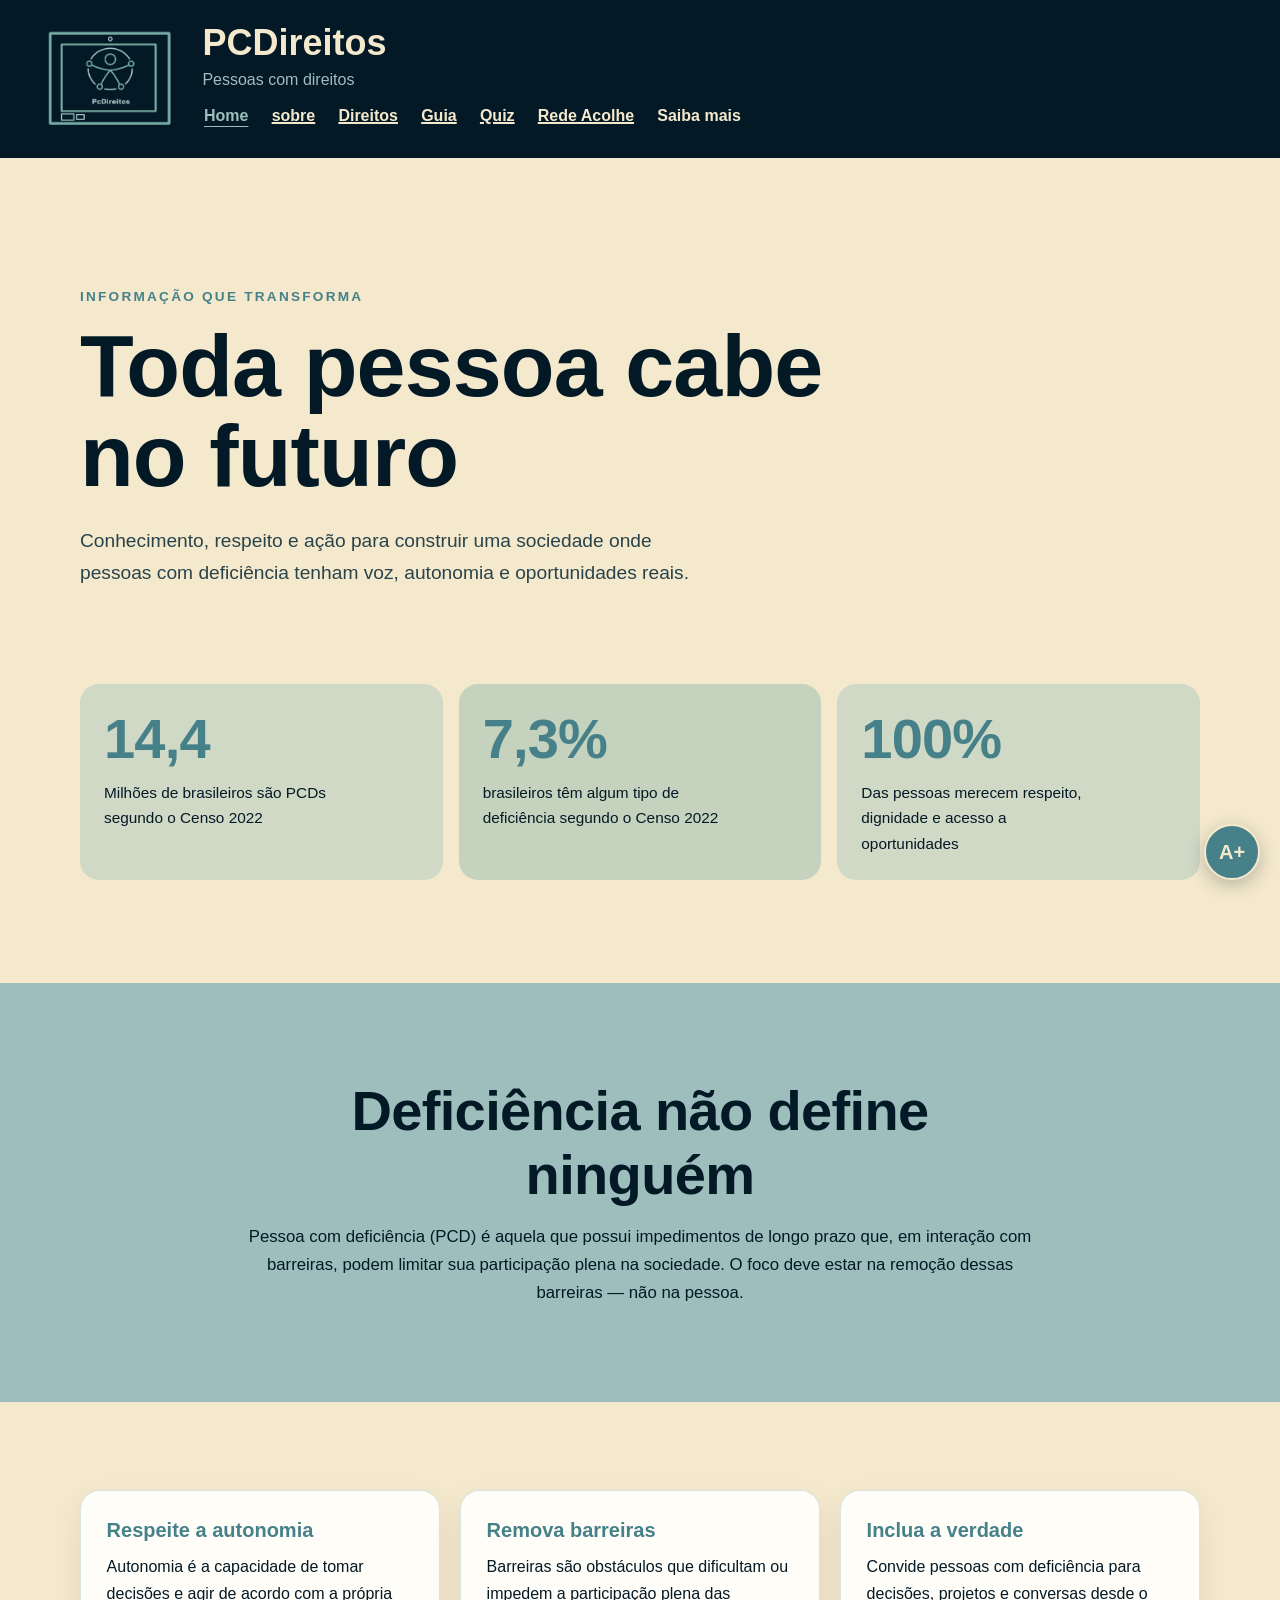
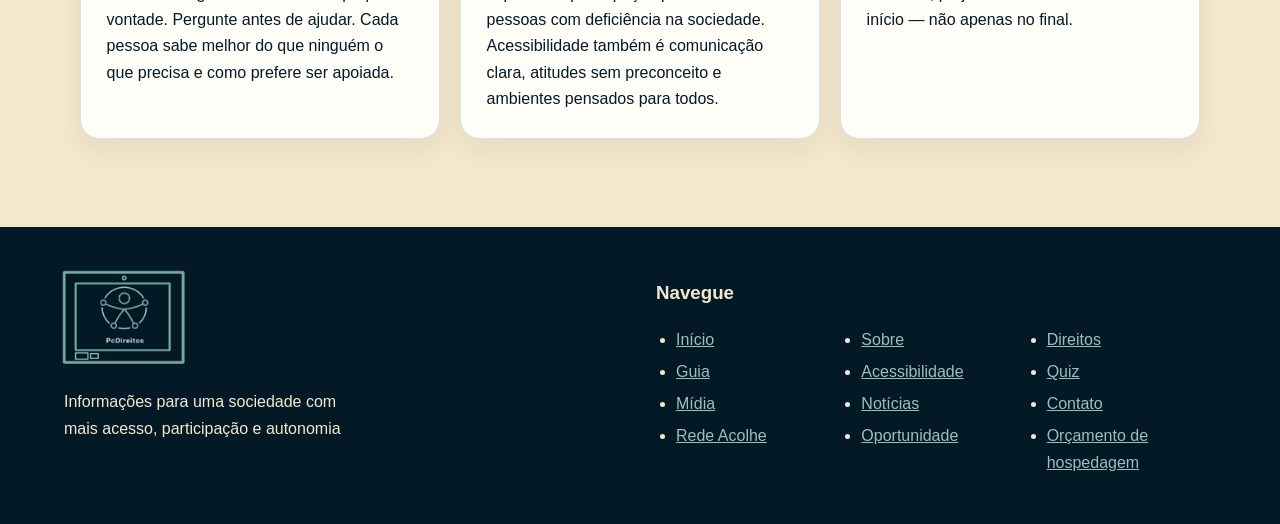
==== html/index.html @ 61f4b3b0 "Atualiza README" ====
<!DOCTYPE html>
<html lang="pt-br">
<head>
    <meta charset="UTF-8">
    <meta name="viewport" content="width=device-width, initial-scale=1.0">
    <link rel="stylesheet" href="../css/home.css">
    <title>Home - PCDireitos</title>
</head>

<body>

    <!--Cabeçalho-->
    <header>
        <img src="../imgs/logo_PCDireitos.jpg" alt="Logo do PCDireitos">
        <h1>PCDireitos</h1>
        <p class="marca-descricao">Pessoas com direitos</p>

        <!--Navegação do cabeçalho-->
        <nav class="navegacao-principal" aria-label="Navegação principal">
            <ul>
                <li><a href="index.html">Home</a></li>
                <li><a href="sobre.html">sobre</a></li>
                <li><a href="projetos.html">Direitos</a></li>
                <li><a href="impacto.html">Guia</a></li>
                <li><a href="quiz.html">Quiz</a></li>
                <li><a href="RedeAcolhe.html">Rede Acolhe</a></li>
                <li>
                    <details>
                        <summary>Saiba mais</summary>
                        <ul>
                            <li><a href="acessibilidade.html">Acessibilidade</a></li>
                            <li><a href="midia.html">Mídia</a></li>
                            <li><a href="noticia.html">Notícias</a></li>
                            <li><a href="contato.html">Contato</a></li>
                            <li><a href="oportunidade.html">Oportunidade</a></li>
                            <li><a href="orcamento_hospedagem.html">Orçamento e Hospedagem</a></li>
                        </ul>
                    </details>
                </li>
            </ul>
        </nav> 
    </header>

    <!--corpo do site-->
    <main>
        <section class="destaque">
            <p class="destaque-chamada">Informação que transforma</p>
            <h1>Toda pessoa cabe no futuro</h1>

            <p>Conhecimento, respeito e ação para construir uma sociedade onde 
                pessoas com deficiência tenham voz, autonomia e oportunidades reais.</p>
        </section>

        <!--estatisticas-->
        <section class="estatisticas" aria-label="Dados sobre pessoas com deficiência">
            <article class="estatistica">
                <strong>14,4</strong>
                <p>Milhões de brasileiros são PCDs segundo o Censo 2022</p>
            </article>
            <article class="estatistica">
                <strong>7,3%</strong>
                <p>brasileiros têm algum tipo de deficiência segundo o Censo 2022</p>
            </article>
            <article class="estatistica">
                <strong>100%</strong>
                <p>Das pessoas merecem respeito, dignidade e acesso a oportunidades</p>
            </article>
        </section>

        <section class="conceito">
            <h2>Deficiência não define ninguém</h2>

            <p>Pessoa com deficiência (PCD) é aquela que possui impedimentos de longo prazo que, em interação com barreiras, podem limitar 
                sua participação plena na sociedade. O foco deve estar na remoção dessas barreiras — não na pessoa.</p>
        </section>

        <section class="principios" aria-label="Princípios de inclusão">
            <article class="principio">
                <h3>Respeite a autonomia</h3>
                <p>Autonomia é a capacidade de tomar decisões e agir de acordo com a própria vontade. 
                Pergunte antes de ajudar. Cada pessoa sabe melhor do que ninguém o que precisa e como 
                prefere ser apoiada.</p>
            </article>

            <article class="principio">
                <h3>Remova barreiras</h3>
                <p>Barreiras são obstáculos que dificultam ou impedem a participação plena das pessoas 
                    com deficiência na sociedade. Acessibilidade também é comunicação clara, 
                    atitudes sem preconceito e ambientes pensados para todos.</p>
            </article>

            <article class="principio">
                <h3>Inclua a verdade</h3>
                <p>Convide pessoas com deficiência para decisões, projetos e conversas desde o início — 
                    não apenas no final.</p>
            </article>
        </section>
    </main>

    <!--Painel acessibilidade-->
    <div id="acesso">
        <button id="abrir" type="button" aria-expanded="false" aria-controls="painel"
          aria-label="Abrir painel de acessibilidade"> A+
        </button>

        <section id="painel" role="dialog" aria-labelledby="titulo" hidden>
            <h2 id="titulo">Acessibilidade</h2>

            <!--Botões de acessibilidade-->
            <div role="group" aria-label="Tamanho do texto">
                <span>Tamanho do texto</span>
                <button type="button" data-acao="fonte-menos" aria-label="Diminuir texto">A−</button>
                <button type="button" data-acao="fonte-mais" aria-label="Aumentar texto">A+</button>

                <!--Botões de acessibilidade visual-->
                <button type="button" data-toggle="alto-contraste" aria-pressed="false">Alto contraste</button>
                <button type="button" data-toggle="escala-cinza" aria-pressed="false">Tons de cinza</button>
                <button type="button" data-toggle="fonte-legivel" aria-pressed="false">Fonte legível</button>
                <button type="button" data-toggle="destacar-links" aria-pressed="false">Destacar links</button>
                <button type="button" data-toggle="espacamento" aria-pressed="false">Mais espaçamento</button>
                <button type="button" data-acao="daltonismo" aria-pressed="false">Modo daltônico: desligado</button>
            </div>

            <!--NOVO: Leitura em voz alta-->
            <div class="grupo-leitura" role="group" aria-label="Leitura em voz alta">
                <span>Leitura em voz alta</span>
                <button type="button" data-acao="ler-pagina" aria-label="Ler a página inteira em voz alta (atalho Alt L)">▶ Ler página</button>
                <button type="button" data-acao="ler-selecao" aria-label="Ler somente o texto selecionado">Ler seleção</button>
                <button type="button" data-acao="pausar" aria-pressed="false" aria-label="Pausar leitura">⏸ Pausar</button>
                <button type="button" data-acao="parar" aria-label="Parar leitura">⏹ Parar</button>
                <button type="button" data-toggle="leitura-foco" aria-pressed="false"
                    aria-label="Ler em voz alta o item sob o mouse ou com foco do teclado">Ler ao passar o mouse / foco</button>
                <label for="velocidade">Velocidade:
                    <input type="range" id="velocidade" min="0.5" max="2" step="0.25" value="1">
                </label>
            </div>

            <button type="button" class="a11y-reset" data-acao="reset" aria-live="polite">Restaurar padrão</button>
        </section>

        <!--Filtros para modo daltônico-->
        <svg aria-hidden="true" focusable="false">
            <defs>
                <filter id="filtro-protanopia">
                    <feColorMatrix type="matrix" values="
                        0.567 0.433 0     0 0
                        0.558 0.442 0     0 0
                        0     0.242 0.758 0 0
                        0     0     0     1 0"/>
                </filter>
                <filter id="filtro-deuteranopia">
                    <feColorMatrix type="matrix" values="
                        0.625 0.375 0   0 0
                        0.7   0.3   0   0 0
                        0     0.3   0.7 0 0
                        0     0     0   1 0"/>
                </filter>
                <filter id="filtro-tritanopia">
                    <feColorMatrix type="matrix" values="
                        0.95 0.05  0     0 0
                        0    0.433 0.567 0 0
                        0    0.475 0.525 0 0
                        0    0     0     1 0"/>
                </filter>
            </defs>
        </svg>
    </div>

    <!--rodapé-->
    <footer>
        <section>
            <img src="../imgs/logo_PCDireitos.jpg" alt="Logo do PCDireitos">
            <p>Informações para uma sociedade com mais acesso, participação e autonomia</p>
        </section>

        <!--navegação no rodapé-->
        <section>
            <h3>Navegue</h3>
            <ul>
                <li><a href="index.html">Início</a></li>
                <li><a href="sobre.html">Sobre</a></li>
                <li><a href="projetos.html">Direitos</a></li>
                <li><a href="impacto.html">Guia</a></li>
                <li><a href="acessibilidade.html">Acessibilidade</a></li>
                <li><a href="quiz.html">Quiz</a></li>
                <li><a href="midia.html">Mídia</a></li>
                <li><a href="noticia.html">Notícias</a></li>
                <li><a href="contato.html">Contato</a></li>
                <li><a href="RedeAcolhe.html">Rede Acolhe</a></li>
                <li><a href="oportunidade.html">Oportunidade</a></li>
                <li><a href="orcamento_hospedagem.html">Orçamento de hospedagem</a></li>
            </ul>
        </section>
    </footer>

    <script src="../js/painel.js"></script>
</body>

</html>
---- css/home.css ----
:root {
    /* Cores usadas por toda a página :)*/
    color-scheme: light;
    --cor-azul-marinho: #031926;
    --cor-azul-petroleo: #468189;
    --cor-verde-agua: #77aca4;
    --cor-verde-claro: #9ebebd;
    --cor-creme: #f4e9cd;
    --cor-branco-quente: #fffdf7;
    --largura-maxima-conteudo: 1120px;
}

/* padrão de links e botões */
* {
    box-sizing: border-box;
}

html {
    scroll-behavior: smooth;
}

body {
    margin: 0;
    background: var(--cor-creme);
    color: var(--cor-azul-marinho);
    font-family: "Segoe UI", Arial, sans-serif;
    font-size: 16px;
    line-height: 1.65;
}

img {
    max-width: 100%;
}

a {
    color: inherit;
}

a:focus-visible,
button:focus-visible {
    outline: 3px solid var(--cor-verde-agua);
    outline-offset: 4px;
}

/* cabeçalho */
header {
    padding: 20px clamp(20px, 3vw, 48px); /*deixar mais perto da lateral*/
    color: var(--cor-creme);
    background: var(--cor-azul-marinho);
    display: grid;
    grid-template-columns: auto minmax(0, 1fr);
    column-gap: 24px;
    align-items: center;
}

header > img {
    grid-row: span 3;   /* logo ocupa as 3 linhas */
    width: clamp(96px, 12vw, 140px);
    height: auto;
    border-radius: 12px;
}

header h1 {
    flex-basis: 100%;
    margin: 0;
    font-size: clamp(28px, 4vw, 36px);
    line-height: 1.2;
}

.marca-descricao {
    margin: 0;
    color: var(--cor-verde-claro);
}

.navegacao-principal {
    min-width: 0;
}

.navegacao-principal ul {
    display: flex;
    flex-wrap: wrap;
    gap: 5.6px 20px;
    margin: 0;
    padding: 0;
    list-style: none;
}

.navegacao-principal a,
.navegacao-principal summary {
    display: inline-block;
    padding: 7.2px 1.6px;
    color: var(--cor-creme);
    font-weight: 600;
    text-decoration-thickness: 1.92px;
    cursor: pointer;
}

.navegacao-principal a:hover {
    color: var(--cor-verde-claro);
}

.navegacao-principal a[href="index.html"] {
    color: var(--cor-verde-claro);
    text-decoration: underline;
    text-underline-offset: 4.8px;
}

.navegacao-principal details ul {
    position: absolute;
    z-index: 2;
    display: grid;
    gap: 2.4px;
    min-width: 208px;
    padding: 8px 12px;
    border-radius: 8px;
    background: var(--cor-azul-marinho);
    box-shadow: 0 8px 24px rgb(3 25 38 / 8%);
}

/* abertura do site e das abas (esqueci o nome) */
main {
    overflow: hidden;
}

.destaque,
.estatisticas,
.principios {
    width: min(var(--largura-maxima-conteudo), 90%);
    margin-inline: auto;
}

.destaque {
    position: relative;
    isolation: isolate;
    padding: clamp(72px, 11vw, 128px) 0 clamp(64px, 8vw, 96px);
}

.destaque-chamada {
    margin: 0 0 12.8px;
    color: var(--cor-azul-petroleo);
    font-size: 13.6px;
    font-weight: 700;
    letter-spacing: 2.24px;
    text-transform: uppercase;
}

.destaque h1 {
    max-width: 760px;
    margin: 0;
    font-size: clamp(43.2px, 7vw, 88px);
    letter-spacing: -0.88px;
    line-height: 1.02;
}

.destaque > p:last-child {
    max-width: 620px;
    margin: 24px 0 0;
    color: #29434b;
    font-size: clamp(16.8px, 2vw, 19.2px);
}

/* Indicadores numéricos  */
.estatisticas {
    display: grid;
    grid-template-columns: repeat(3, minmax(0, 1fr));
    gap: 16px;
    margin-bottom: clamp(64px, 8vw, 112px);
}

.estatistica {
    min-height: 170px;
    padding: 24px;
    border-radius: 19.2px;
    background: rgb(158 190 189 / 42%);
}

.estatistica:nth-child(2) {
    background: rgb(119 172 164 / 38%);
}

.estatistica strong {
    display: block;
    color: var(--cor-azul-petroleo);
    font-size: clamp(35.2px, 5vw, 56px);
    letter-spacing: -0.8px;
    line-height: 1.1;
}

.estatistica p {
    max-width: 28ch;
    margin: 10.4px 0 0;
    font-size: 15.36px;
}

/*Cartões e explicação */
.conceito {
    padding: clamp(56px, 8vw, 96px) 5%;
    background: var(--cor-verde-claro);
    text-align: center;
}

.conceito h2,
.conceito p {
    max-width: 800px;
    margin-inline: auto;
}

.conceito h2 {
    margin-top: 0;
    margin-bottom: 16px;
    font-size: clamp(32px, 4.5vw, 56px);
    letter-spacing: -0.64px;
    line-height: 1.15;
}

.conceito p {
    margin-top: 0;
    margin-bottom: 0;
    font-size: 16.8px;
}

.principios {
    display: grid;
    grid-template-columns: repeat(3, minmax(0, 1fr));
    gap: 20px;
    padding-block: clamp(48px, 7vw, 88px);
}

.principio {
    padding: 25.6px;
    border: 1px solid rgb(70 129 137 / 20%);
    border-radius: 19.2px;
    background: var(--cor-branco-quente);
    box-shadow: 0 12px 32px rgb(3 25 38 / 7%);
    transition: box-shadow 180ms ease, transform 180ms ease;
}

.principio:hover {
    transform: translateY(-5px);
    box-shadow: 0 18px 38px rgb(3 25 38 / 12%);
}

.principio h3 {
    margin: 0 0 11.2px;
    color: var(--cor-azul-petroleo);
    font-size: 20px;
    line-height: 1.3;
}

.principio p {
    margin: 0;
}

/* descrição do site e o contato aka rodapé :p */
footer {
    /* auto-fit adapta a quantidade à largura */
    display: grid;
    grid-template-columns: repeat(auto-fit, minmax(min(100%, 288px), 1fr));
    gap: 32px;
    padding: 32px max(20px, calc((100% - 1152px) / 2));
    color: var(--cor-creme);
    background: var(--cor-azul-marinho);
}

footer h3 {
    color: var(--cor-creme);
}

footer a {
    color: var(--cor-verde-claro);
}

footer a:hover {
    color: var(--cor-creme);
}

footer ul {
    display: grid;
    grid-template-columns: repeat(auto-fit, minmax(144px, 1fr));
    gap: 5.6px 16px;
    padding-left: 20px;
}


/*Parte da logo no rodapé*/
footer img {
    display: block;     /* a imagem ocupa a própria linha, ficando acima da frase */
    width: 140px;       /* ajusta o tamanho aqui */
    height: auto;
    margin-bottom: 12px;
    margin-left: -12px;   /* alinha o desenho da logo com a borda do texto */
    border-radius: 12px;
}

footer p {
    max-width: 32ch;
    margin: 0;
}


/* botão de acessibilidade */
#acesso {
    position: fixed;
    z-index: 10;
    right: 20px;
    bottom: 20px;
}

#abrir {
    width: 56px;
    height: 56px;
    border: 2px solid var(--cor-creme);
    border-radius: 50%;
    background: var(--cor-azul-petroleo);
    color: var(--cor-creme);
    cursor: pointer;
    font-size: 20px;
    font-weight: 700;
    box-shadow: 0 5px 18px rgb(3 25 38 / 25%);
}

#painel:not([hidden]) {
    position: absolute;
    right: 0;
    bottom: calc(100% + 12.8px);
    width: min(90vw, 360px);
    max-height: min(70vh, 520px);
    overflow-y: auto;
    padding: 20px;
    border: 1px solid var(--cor-verde-claro);
    border-radius: 16px;
    background: var(--cor-branco-quente);
    box-shadow: 0 12px 36px rgb(3 25 38 / 20%);
}

#painel[hidden] {
    display: none;
}

#painel h2 {
    margin: 0 0 16px;
}

#painel [role="group"] {
    display: flex;
    flex-wrap: wrap;
    gap: 8px;
}

#painel [role="group"] span {
    flex-basis: 100%;
    font-weight: 700;
}

#painel button {
    padding: 7.2px 10.4px;
    border: 1px solid var(--cor-azul-petroleo);
    border-radius: 8px;
    background: var(--cor-creme);
    color: var(--cor-azul-marinho);
    cursor: pointer;
    font: inherit;
}

#painel button:hover {
    background: var(--cor-verde-claro);
}

#painel .a11y-reset {
    margin-top: 16px;
    background: var(--cor-azul-marinho);
    color: var(--cor-creme);
}

/* A partir daqui é  modo de como funciona dentro do painel, deixando ele na lateral e permitindo que tudo funcione */
#acesso svg {
    position: absolute;
    width: 0;
    height: 0;
    overflow: hidden;
    pointer-events: none;
}

/* ===== Efeitos aplicados no <html> pelo JS ===== */
html.alto-contraste body {
    background: #000;
    color: #fff;
}
html.alto-contraste header,
html.alto-contraste footer,
html.alto-contraste .conceito,
html.alto-contraste .principio,
html.alto-contraste .estatistica {
    background: #000;
    color: #fff;
    border: 1px solid #fff;
}
html.alto-contraste a,
html.alto-contraste .estatistica strong,
html.alto-contraste .principio h3,
html.alto-contraste .destaque-chamada {
    color: #ffff00;
}

html.escala-cinza {
    filter: grayscale(100%);
}

html.fonte-legivel body,
html.fonte-legivel button {
    font-family: Verdana, Arial, sans-serif;
    letter-spacing: 0.03em;
}

html.destacar-links a {
    text-decoration: underline;
    text-decoration-thickness: 3px;
    background: #ffff99;
    color: #000;
}

html.espacamento body {
    line-height: 1.9;
    letter-spacing: 0.05em;
    word-spacing: 0.15em;
}

/* ===== Modos para daltonismo ===== */
html.dalt-protanopia   { 
    filter: url(#filtro-protanopia); 
}
html.dalt-deuteranopia { 
    filter: url(#filtro-deuteranopia); 
}
html.dalt-tritanopia   { 
    filter: url(#filtro-tritanopia); 
}

/* tela de celular */
@media (max-width: 760px) {
    header {
        grid-template-columns: 80px minmax(0, 1fr);
        gap: 9.6px 24px;
    }

    header > img {
        grid-row: span 2;
        width: 80px;
    }

    .marca-descricao {
        margin: 0;
    }

    .navegacao-principal {
        grid-column: 1 / -1;
    }

    .navegacao-principal ul {
        justify-content: center;
    }

    .estatisticas,
    .principios {
        grid-template-columns: 1fr;
    }

    .estatistica {
        min-height: auto;
    }

    footer {
        grid-template-columns: 1fr;
        gap: 32px;
    }
}

/* telas de celulares menores */
@media (max-width: 420px) {
    header h1 {
        font-size: 24px;
    }

    .marca-descricao {
        font-size: 14px;
    }

    .navegacao-principal ul {
        gap: 2.4px;
    }

    .navegacao-principal a {
        padding: 8px 8.8px;
        font-size: 13.6px;
    }
}

/* redução de animações */
@media (prefers-reduced-motion: reduce) {
    html {
        scroll-behavior: auto;
    }

    *,
    *::before,
    *::after {
        transition-duration: 0.01ms !important;
    }
}
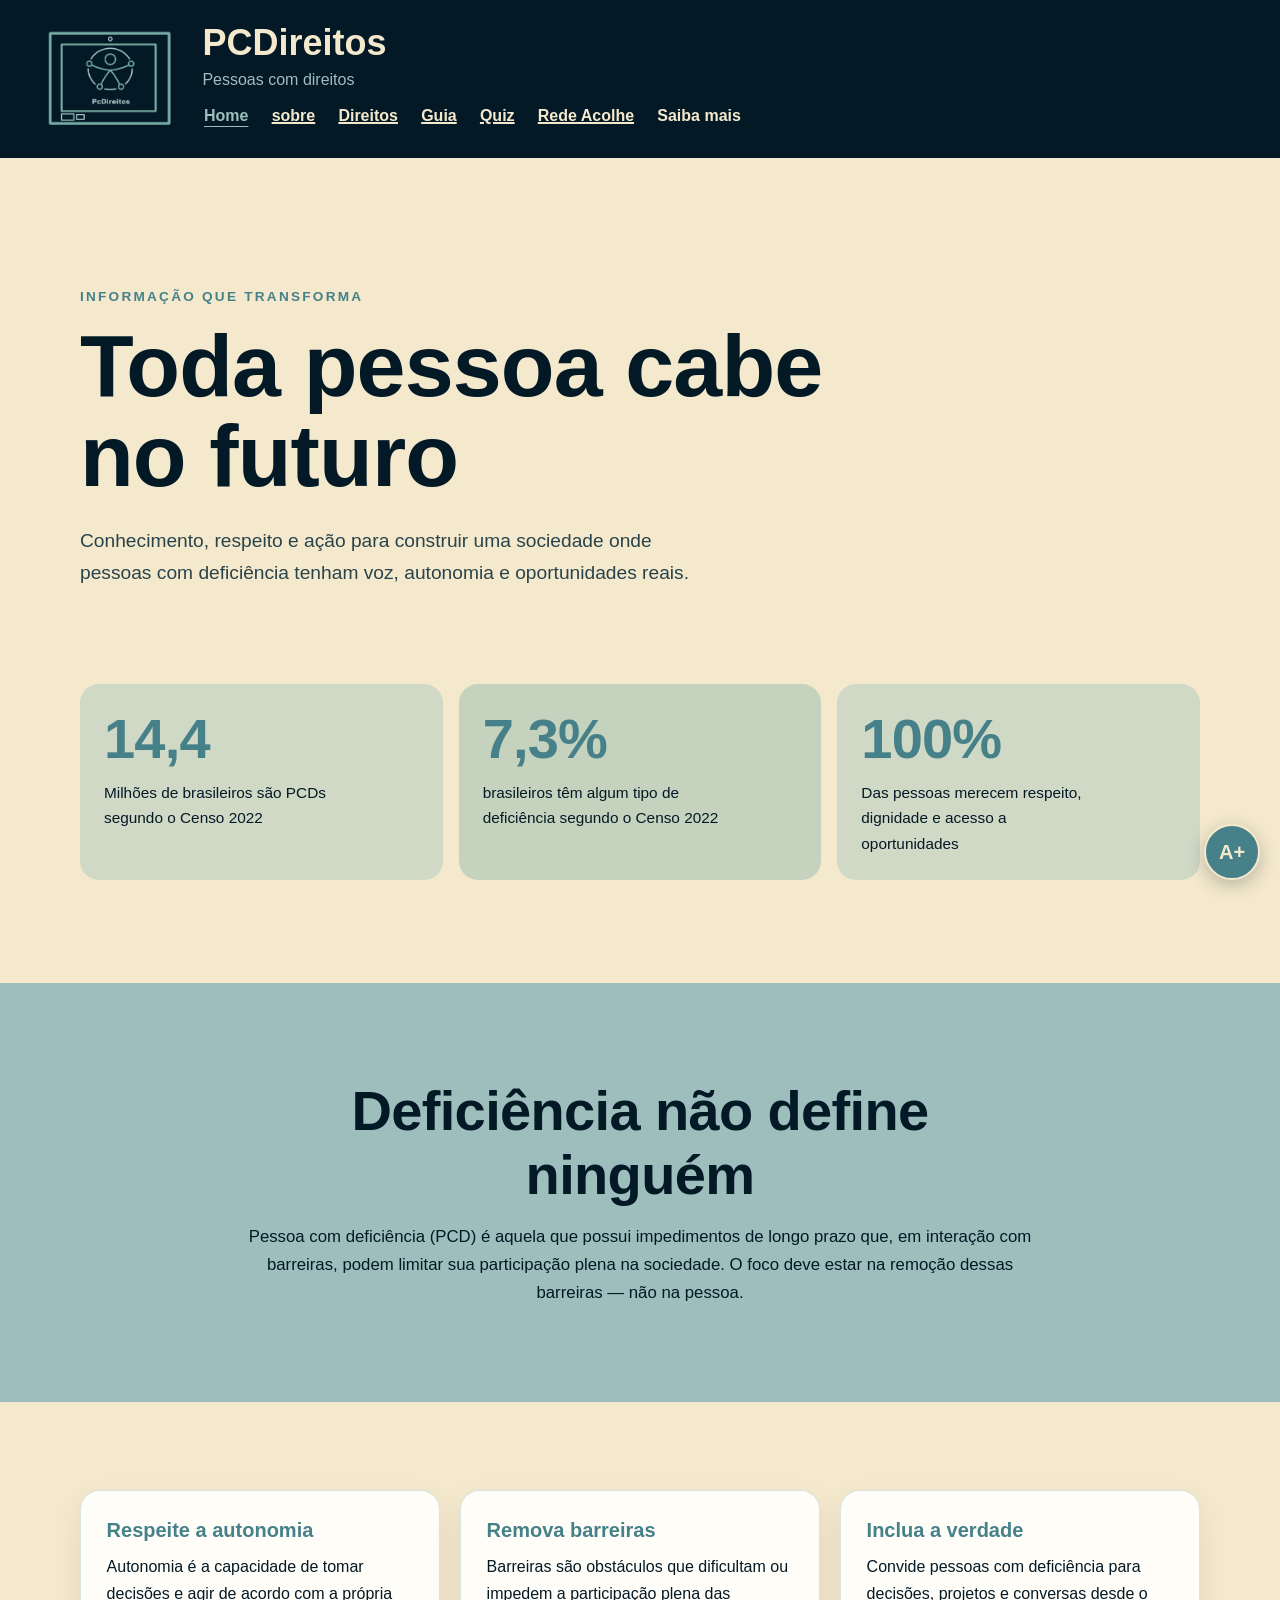
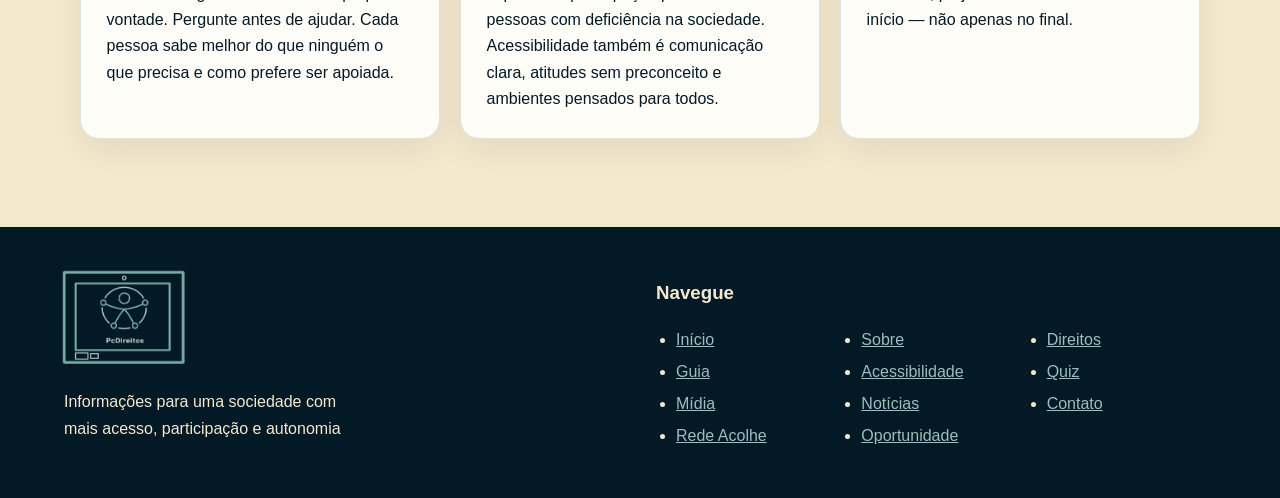
==== commit dafdb0b7: "arrumando navegabilidade" ====
--- a/html/index.html
+++ b/html/index.html
@@ -17,7 +17,7 @@
 
         <!--Navegação do cabeçalho-->
         <nav class="navegacao-principal" aria-label="Navegação principal">
-            <ul>
+            <ul>  
                 <li><a href="index.html">Home</a></li>
                 <li><a href="sobre.html">sobre</a></li>
                 <li><a href="projetos.html">Direitos</a></li>
@@ -33,7 +33,6 @@
                             <li><a href="noticia.html">Notícias</a></li>
                             <li><a href="contato.html">Contato</a></li>
                             <li><a href="oportunidade.html">Oportunidade</a></li>
-                            <li><a href="orcamento_hospedagem.html">Orçamento e Hospedagem</a></li>
                         </ul>
                     </details>
                 </li>
@@ -188,7 +187,6 @@
                 <li><a href="contato.html">Contato</a></li>
                 <li><a href="RedeAcolhe.html">Rede Acolhe</a></li>
                 <li><a href="oportunidade.html">Oportunidade</a></li>
-                <li><a href="orcamento_hospedagem.html">Orçamento de hospedagem</a></li>
             </ul>
         </section>
     </footer>
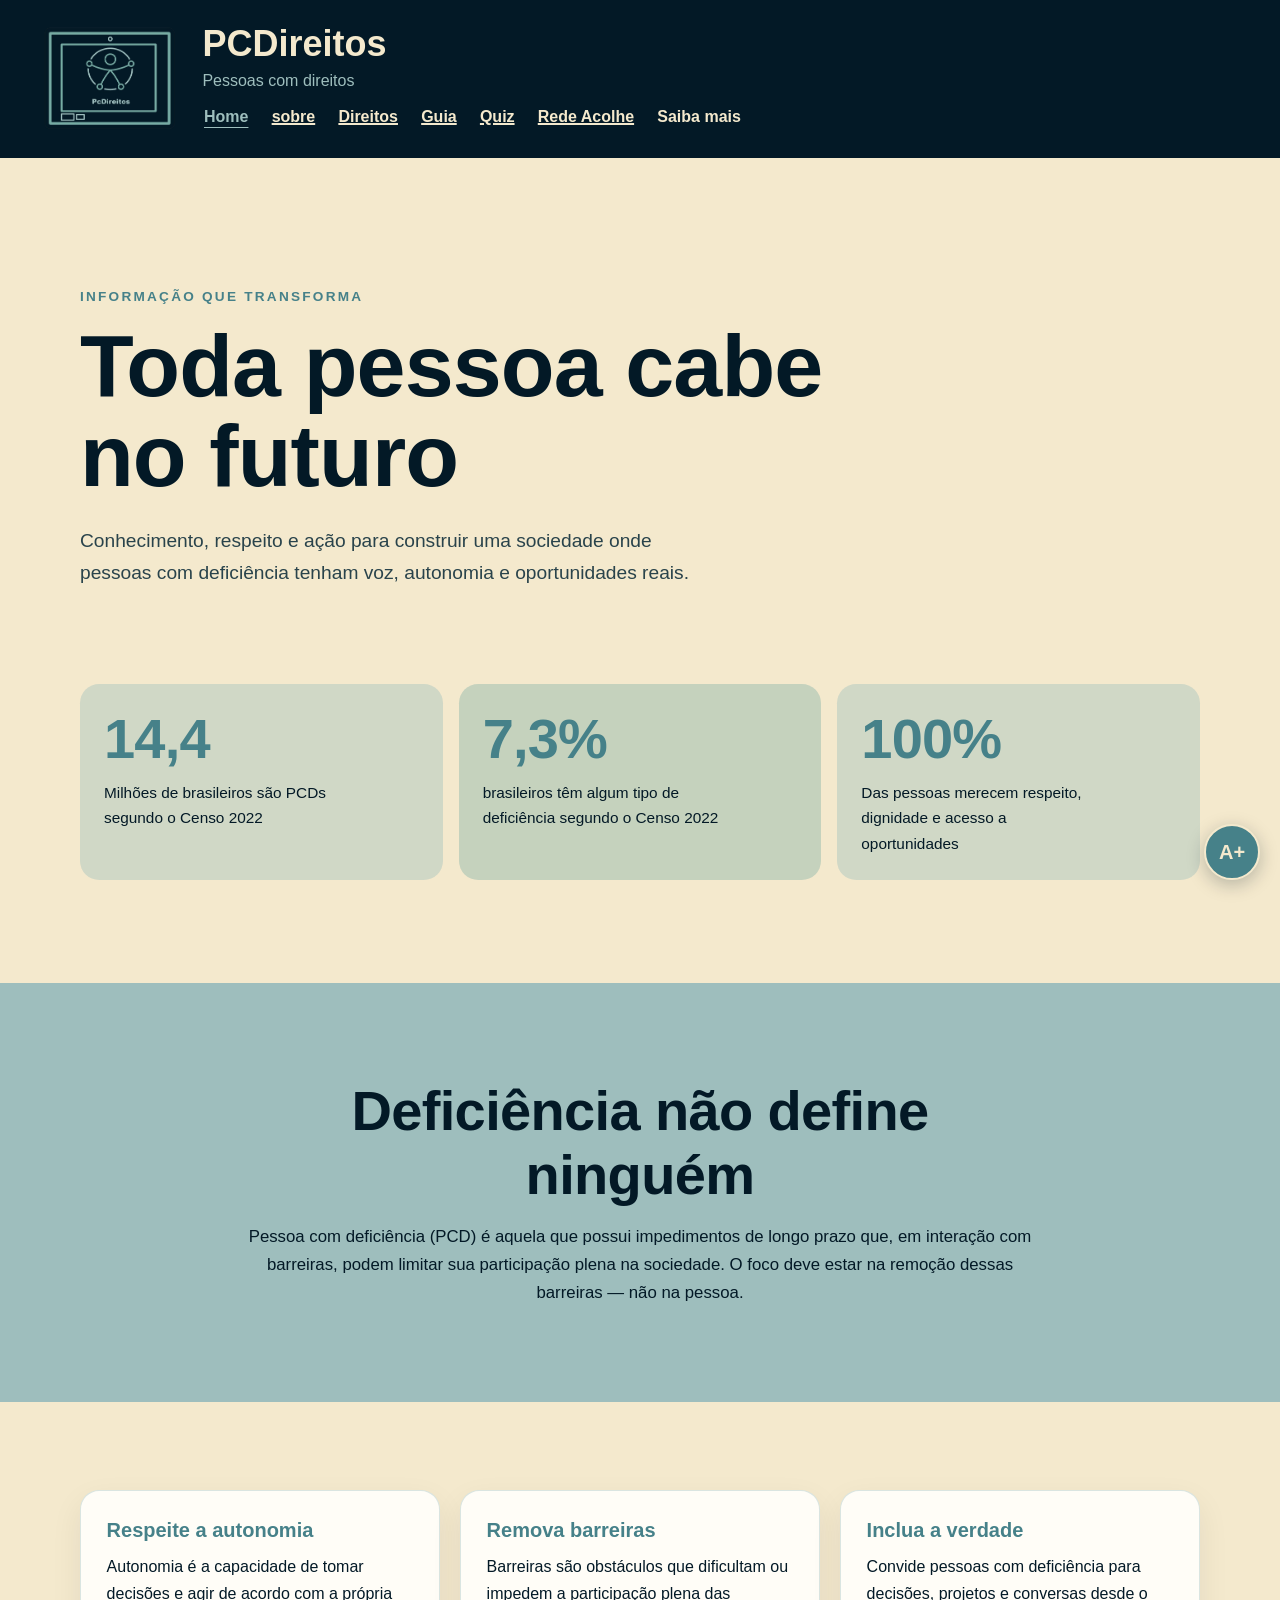
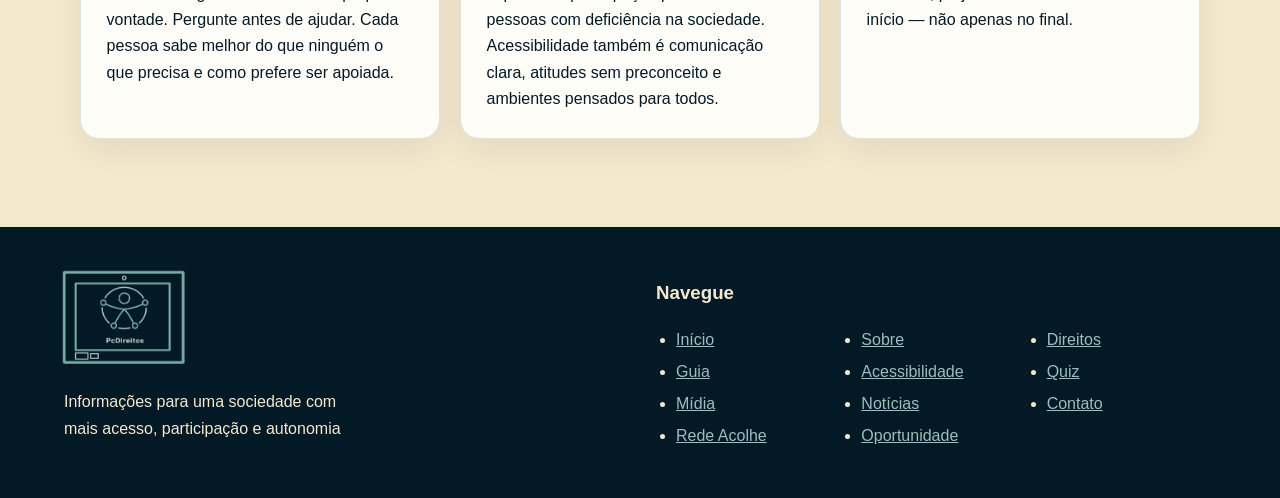
==== commit 835ea768: "Site finalizado" ====
--- a/html/index.html
+++ b/html/index.html
@@ -4,21 +4,25 @@
     <meta charset="UTF-8">
     <meta name="viewport" content="width=device-width, initial-scale=1.0">
     <link rel="stylesheet" href="../css/home.css">
+    <link rel="stylesheet" href="../css/base.css">
+    <link rel="stylesheet" href="../css/painel.css">
     <title>Home - PCDireitos</title>
 </head>
 
 <body>
+    <a href="#conteudo" class="skip-link">Pular para o conteúdo</a>
 
     <!--Cabeçalho-->
+
     <header>
         <img src="../imgs/logo_PCDireitos.jpg" alt="Logo do PCDireitos">
-        <h1>PCDireitos</h1>
+        <h1 class="marca-nome">PCDireitos</h1>
         <p class="marca-descricao">Pessoas com direitos</p>
 
         <!--Navegação do cabeçalho-->
         <nav class="navegacao-principal" aria-label="Navegação principal">
-            <ul>  
-                <li><a href="index.html">Home</a></li>
+            <ul>
+                <li><a href="index.html" aria-current="page">Home</a></li>
                 <li><a href="sobre.html">sobre</a></li>
                 <li><a href="projetos.html">Direitos</a></li>
                 <li><a href="impacto.html">Guia</a></li>
@@ -41,10 +45,10 @@
     </header>
 
     <!--corpo do site-->
-    <main>
+    <main id="conteudo" tabindex="-1">
         <section class="destaque">
             <p class="destaque-chamada">Informação que transforma</p>
-            <h1>Toda pessoa cabe no futuro</h1>
+            <h2>Toda pessoa cabe no futuro</h2>
 
             <p>Conhecimento, respeito e ação para construir uma sociedade onde 
                 pessoas com deficiência tenham voz, autonomia e oportunidades reais.</p>
--- a/css/home.css
+++ b/css/home.css
@@ -24,7 +24,7 @@
     background: var(--cor-creme);
     color: var(--cor-azul-marinho);
     font-family: "Segoe UI", Arial, sans-serif;
-    font-size: 16px;
+    font-size: 1rem; /* era 16px: agora acompanha o tamanho definido no <html> pelo painel */
     line-height: 1.65;
 }
 
@@ -36,26 +36,22 @@
     color: inherit;
 }
 
-a:focus-visible,
-button:focus-visible {
-    outline: 3px solid var(--cor-verde-agua);
-    outline-offset: 4px;
-}
-
-/* cabeçalho */
+/* ===== Cabeçalho e menu (igual em todas as páginas, modelo: Direitos) ===== */
+
 header {
-    padding: 20px clamp(20px, 3vw, 48px); /*deixar mais perto da lateral*/
+    display: grid;
+    align-items: center;
+    grid-template-columns: auto 1fr;
+    column-gap: 24px;
+    padding: 20px clamp(20px, 3vw, 48px);
     color: var(--cor-creme);
     background: var(--cor-azul-marinho);
-    display: grid;
-    grid-template-columns: auto minmax(0, 1fr);
-    column-gap: 24px;
-    align-items: center;
+    line-height: 1.6; /* fixo: o cabeçalho não muda com o body de cada página */
 }
 
 header > img {
-    grid-row: span 3;   /* logo ocupa as 3 linhas */
-    width: clamp(96px, 12vw, 140px);
+    grid-row: span 3;   
+    width: 140px;
     height: auto;
     border-radius: 12px;
 }
@@ -63,17 +59,18 @@
 header h1 {
     flex-basis: 100%;
     margin: 0;
-    font-size: clamp(28px, 4vw, 36px);
+    font-size: clamp(1.75rem, 4vw, 2.25rem); 
     line-height: 1.2;
 }
 
 .marca-descricao {
+    flex-basis: 100%;
     margin: 0;
     color: var(--cor-verde-claro);
 }
 
 .navegacao-principal {
-    min-width: 0;
+    flex-basis: 100%;
 }
 
 .navegacao-principal ul {
@@ -87,6 +84,7 @@
 
 .navegacao-principal a,
 .navegacao-principal summary {
+ 
     display: inline-block;
     padding: 7.2px 1.6px;
     color: var(--cor-creme);
@@ -97,12 +95,6 @@
 
 .navegacao-principal a:hover {
     color: var(--cor-verde-claro);
-}
-
-.navegacao-principal a[href="index.html"] {
-    color: var(--cor-verde-claro);
-    text-decoration: underline;
-    text-underline-offset: 4.8px;
 }
 
 .navegacao-principal details ul {
@@ -114,8 +106,32 @@
     padding: 8px 12px;
     border-radius: 8px;
     background: var(--cor-azul-marinho);
-    box-shadow: 0 8px 24px rgb(3 25 38 / 8%);
-}
+    box-shadow: var(--sombra-cartao);
+}
+
+.navegacao-principal details {
+    position: relative;
+}
+
+.navegacao-principal a[aria-current="page"] {
+    color: var(--cor-verde-claro);
+    text-decoration: underline;
+    text-underline-offset: 4.8px;
+}
+
+@media (max-width: 420px) { header h1 {
+        font-size: 1.15rem;
+    } .marca-descricao {
+        font-size: 0.8rem;
+    } .navegacao-principal ul {
+        justify-content: center;
+        gap: 2.4px 8px;
+    } .navegacao-principal a {
+        padding: 8px 8.8px;
+        font-size: 0.85rem;
+    } }
+
+
 
 /* abertura do site e das abas (esqueci o nome) */
 main {
@@ -138,16 +154,16 @@
 .destaque-chamada {
     margin: 0 0 12.8px;
     color: var(--cor-azul-petroleo);
-    font-size: 13.6px;
+    font-size: 0.85rem;
     font-weight: 700;
     letter-spacing: 2.24px;
     text-transform: uppercase;
 }
 
-.destaque h1 {
+.destaque h2 {
     max-width: 760px;
     margin: 0;
-    font-size: clamp(43.2px, 7vw, 88px);
+    font-size: clamp(2.7rem, 7vw, 5.5rem);
     letter-spacing: -0.88px;
     line-height: 1.02;
 }
@@ -156,7 +172,7 @@
     max-width: 620px;
     margin: 24px 0 0;
     color: #29434b;
-    font-size: clamp(16.8px, 2vw, 19.2px);
+    font-size: clamp(1.05rem, 2vw, 1.2rem);
 }
 
 /* Indicadores numéricos  */
@@ -181,7 +197,7 @@
 .estatistica strong {
     display: block;
     color: var(--cor-azul-petroleo);
-    font-size: clamp(35.2px, 5vw, 56px);
+    font-size: clamp(2.2rem, 5vw, 3.5rem);
     letter-spacing: -0.8px;
     line-height: 1.1;
 }
@@ -189,7 +205,7 @@
 .estatistica p {
     max-width: 28ch;
     margin: 10.4px 0 0;
-    font-size: 15.36px;
+    font-size: 0.96rem;
 }
 
 /*Cartões e explicação */
@@ -208,7 +224,7 @@
 .conceito h2 {
     margin-top: 0;
     margin-bottom: 16px;
-    font-size: clamp(32px, 4.5vw, 56px);
+    font-size: clamp(2rem, 4.5vw, 3.5rem);
     letter-spacing: -0.64px;
     line-height: 1.15;
 }
@@ -216,7 +232,7 @@
 .conceito p {
     margin-top: 0;
     margin-bottom: 0;
-    font-size: 16.8px;
+    font-size: 1.05rem;
 }
 
 .principios {
@@ -243,7 +259,7 @@
 .principio h3 {
     margin: 0 0 11.2px;
     color: var(--cor-azul-petroleo);
-    font-size: 20px;
+    font-size: 1.25rem;
     line-height: 1.3;
 }
 
@@ -280,7 +296,6 @@
     gap: 5.6px 16px;
     padding-left: 20px;
 }
-
 
 /*Parte da logo no rodapé*/
 footer img {
@@ -297,168 +312,8 @@
     margin: 0;
 }
 
-
-/* botão de acessibilidade */
-#acesso {
-    position: fixed;
-    z-index: 10;
-    right: 20px;
-    bottom: 20px;
-}
-
-#abrir {
-    width: 56px;
-    height: 56px;
-    border: 2px solid var(--cor-creme);
-    border-radius: 50%;
-    background: var(--cor-azul-petroleo);
-    color: var(--cor-creme);
-    cursor: pointer;
-    font-size: 20px;
-    font-weight: 700;
-    box-shadow: 0 5px 18px rgb(3 25 38 / 25%);
-}
-
-#painel:not([hidden]) {
-    position: absolute;
-    right: 0;
-    bottom: calc(100% + 12.8px);
-    width: min(90vw, 360px);
-    max-height: min(70vh, 520px);
-    overflow-y: auto;
-    padding: 20px;
-    border: 1px solid var(--cor-verde-claro);
-    border-radius: 16px;
-    background: var(--cor-branco-quente);
-    box-shadow: 0 12px 36px rgb(3 25 38 / 20%);
-}
-
-#painel[hidden] {
-    display: none;
-}
-
-#painel h2 {
-    margin: 0 0 16px;
-}
-
-#painel [role="group"] {
-    display: flex;
-    flex-wrap: wrap;
-    gap: 8px;
-}
-
-#painel [role="group"] span {
-    flex-basis: 100%;
-    font-weight: 700;
-}
-
-#painel button {
-    padding: 7.2px 10.4px;
-    border: 1px solid var(--cor-azul-petroleo);
-    border-radius: 8px;
-    background: var(--cor-creme);
-    color: var(--cor-azul-marinho);
-    cursor: pointer;
-    font: inherit;
-}
-
-#painel button:hover {
-    background: var(--cor-verde-claro);
-}
-
-#painel .a11y-reset {
-    margin-top: 16px;
-    background: var(--cor-azul-marinho);
-    color: var(--cor-creme);
-}
-
-/* A partir daqui é  modo de como funciona dentro do painel, deixando ele na lateral e permitindo que tudo funcione */
-#acesso svg {
-    position: absolute;
-    width: 0;
-    height: 0;
-    overflow: hidden;
-    pointer-events: none;
-}
-
-/* ===== Efeitos aplicados no <html> pelo JS ===== */
-html.alto-contraste body {
-    background: #000;
-    color: #fff;
-}
-html.alto-contraste header,
-html.alto-contraste footer,
-html.alto-contraste .conceito,
-html.alto-contraste .principio,
-html.alto-contraste .estatistica {
-    background: #000;
-    color: #fff;
-    border: 1px solid #fff;
-}
-html.alto-contraste a,
-html.alto-contraste .estatistica strong,
-html.alto-contraste .principio h3,
-html.alto-contraste .destaque-chamada {
-    color: #ffff00;
-}
-
-html.escala-cinza {
-    filter: grayscale(100%);
-}
-
-html.fonte-legivel body,
-html.fonte-legivel button {
-    font-family: Verdana, Arial, sans-serif;
-    letter-spacing: 0.03em;
-}
-
-html.destacar-links a {
-    text-decoration: underline;
-    text-decoration-thickness: 3px;
-    background: #ffff99;
-    color: #000;
-}
-
-html.espacamento body {
-    line-height: 1.9;
-    letter-spacing: 0.05em;
-    word-spacing: 0.15em;
-}
-
-/* ===== Modos para daltonismo ===== */
-html.dalt-protanopia   { 
-    filter: url(#filtro-protanopia); 
-}
-html.dalt-deuteranopia { 
-    filter: url(#filtro-deuteranopia); 
-}
-html.dalt-tritanopia   { 
-    filter: url(#filtro-tritanopia); 
-}
-
 /* tela de celular */
 @media (max-width: 760px) {
-    header {
-        grid-template-columns: 80px minmax(0, 1fr);
-        gap: 9.6px 24px;
-    }
-
-    header > img {
-        grid-row: span 2;
-        width: 80px;
-    }
-
-    .marca-descricao {
-        margin: 0;
-    }
-
-    .navegacao-principal {
-        grid-column: 1 / -1;
-    }
-
-    .navegacao-principal ul {
-        justify-content: center;
-    }
 
     .estatisticas,
     .principios {
@@ -472,26 +327,6 @@
     footer {
         grid-template-columns: 1fr;
         gap: 32px;
-    }
-}
-
-/* telas de celulares menores */
-@media (max-width: 420px) {
-    header h1 {
-        font-size: 24px;
-    }
-
-    .marca-descricao {
-        font-size: 14px;
-    }
-
-    .navegacao-principal ul {
-        gap: 2.4px;
-    }
-
-    .navegacao-principal a {
-        padding: 8px 8.8px;
-        font-size: 13.6px;
     }
 }
 
@@ -507,4 +342,3 @@
         transition-duration: 0.01ms !important;
     }
 }
-
--- a/css/base.css
+++ b/css/base.css
@@ -0,0 +1,44 @@
+/* BASE.CSS - SÓ NAVEGAÇÃO POR TECLADO
+   O painel de acessibilidade continua no CSS de cada página.*/
+
+/* "html body" deixa estas regras mais fortes que os antigos
+   a:focus-visible / button:focus-visible das páginas, então
+   funciona mesmo antes de você apagar os blocos antigos. */
+
+/* Foco padrão: escuro, para fundos claros */
+html body :focus-visible {
+    outline: 3px solid var(--cor-azul-marinho, var(--cor-principal, #031926));
+    outline-offset: 3px;
+}
+
+/* Fundos escuros: contorno claro */
+html body header :focus-visible,
+html body footer :focus-visible,
+html body #abrir:focus-visible {
+    outline-color: var(--cor-creme, #f4e9cd);
+}
+
+/* Alto contraste */
+html.alto-contraste body :focus-visible {
+    outline-color: #ffff00;
+}
+
+/* Link "Pular para o conteúdo" */
+.skip-link {
+    position: absolute;
+    left: -9999px;
+    top: 0;
+}
+
+.skip-link:focus {
+    left: 1rem;
+    top: 1rem;
+    background: #fff;
+    color: #000;
+    padding: .5rem 1rem;
+    z-index: 1000;
+}
+
+html body main:focus-visible {
+    outline: none;
+}
--- a/css/painel.css
+++ b/css/painel.css
@@ -0,0 +1,177 @@
+/*PAINEL.CSS - painel de acessibilidade (um só para o site todo)*/
+
+/* Tamanho do texto: os botões A− / A+ mudam o font-size do <html>.
+   rem acompanha esse valor; px não acompanha. */
+html body {
+    font-size: 1rem;
+}
+
+/* Botão flutuante e caixa do painel */
+#acesso {
+    --a11y-escuro: #031926;
+    --a11y-petroleo: #468189;
+    --a11y-claro: #9ebebd;
+    --a11y-creme: #f4e9cd;
+    --a11y-cartao: #fffdf7;
+
+    position: fixed;
+    z-index: 10;
+    right: 20px;
+    bottom: 20px;
+    font-size: 16px; /* o painel não cresce junto com o texto da página */
+}
+
+#abrir {
+    width: 56px;
+    height: 56px;
+    border: 2px solid var(--a11y-creme);
+    border-radius: 50%;
+    background: var(--a11y-petroleo);
+    color: var(--a11y-creme);
+    cursor: pointer;
+    font-size: 20px;
+    font-weight: 700;
+    box-shadow: 0 5px 18px rgb(3 25 38 / 25%);
+}
+
+#painel:not([hidden]) {
+    position: absolute;
+    right: 0;
+    bottom: calc(100% + 12.8px);
+    width: min(90vw, 360px);
+    max-height: min(70vh, 520px);
+    overflow-y: auto;
+    padding: 20px;
+    border: 1px solid var(--a11y-claro);
+    border-radius: 16px;
+    background: var(--a11y-cartao);
+    color: var(--a11y-escuro);
+    box-shadow: 0 12px 36px rgb(3 25 38 / 20%);
+}
+
+#painel[hidden] {
+    display: none;
+}
+
+#painel h2 {
+    margin: 0 0 16px;
+}
+
+#painel [role="group"] {
+    display: flex;
+    flex-wrap: wrap;
+    gap: 8px;
+}
+
+#painel [role="group"] span {
+    flex-basis: 100%;
+    font-weight: 700;
+}
+
+#painel button {
+    padding: 7.2px 10.4px;
+    border: 1px solid var(--a11y-petroleo);
+    border-radius: 8px;
+    background: var(--a11y-creme);
+    color: var(--a11y-escuro);
+    cursor: pointer;
+    font: inherit;
+}
+
+#painel button:hover {
+    background: var(--a11y-claro);
+}
+
+/* botões ligados (ex.: "Ler ao passar o mouse") ficam destacados */
+#painel button[aria-pressed="true"] {
+    background: var(--a11y-petroleo);
+    color: var(--a11y-creme);
+}
+
+#painel .a11y-reset {
+    margin-top: 16px;
+    background: var(--a11y-escuro);
+    color: var(--a11y-creme);
+}
+
+/* Leitura em voz alta */
+#painel .grupo-leitura {
+    margin-top: 16px;
+    padding-top: 12px;
+    border-top: 1px solid var(--a11y-claro);
+}
+
+#painel .grupo-leitura label {
+    flex-basis: 100%;
+}
+
+#painel input[type="range"] {
+    vertical-align: middle;
+    width: 150px;
+}
+
+/* item que está sendo lido agora */
+.lendo-agora {
+    outline: 3px solid #ffbf00 !important;
+    outline-offset: 2px;
+    background: rgb(255 191 0 / 25%) !important;
+    scroll-margin: 120px;
+}
+
+/* SVG dos filtros de daltonismo */
+#acesso svg {
+    position: absolute;
+    width: 0;
+    height: 0;
+    overflow: hidden;
+    pointer-events: none;
+}
+
+/* Efeitos aplicados no <html> pelo JS */
+html.alto-contraste body,
+html.alto-contraste body *:not(#acesso, #acesso *) {
+    background: #000 !important;
+    color: #fff !important;
+    border-color: #fff !important;
+    box-shadow: none !important;
+}
+
+html.alto-contraste body a:not(#acesso a) {
+    color: #ffff00 !important;
+}
+
+html.escala-cinza {
+    filter: grayscale(100%);
+}
+
+html.fonte-legivel body,
+html.fonte-legivel button {
+    font-family: Verdana, Arial, sans-serif;
+    letter-spacing: 0.03em;
+}
+
+html.destacar-links a {
+    text-decoration: underline;
+    text-decoration-thickness: 3px;
+    background: #ffff99;
+    color: #000;
+}
+
+html.espacamento body {
+    line-height: 1.9;
+    letter-spacing: 0.05em;
+    word-spacing: 0.15em;
+}
+
+/* Modos para daltonismo */
+html.dalt-protanopia   { 
+    filter: url(#filtro-protanopia); 
+}
+
+html.dalt-deuteranopia { 
+    filter: url(#filtro-deuteranopia); 
+}
+
+html.dalt-tritanopia   { 
+    filter: url(#filtro-tritanopia); 
+}
